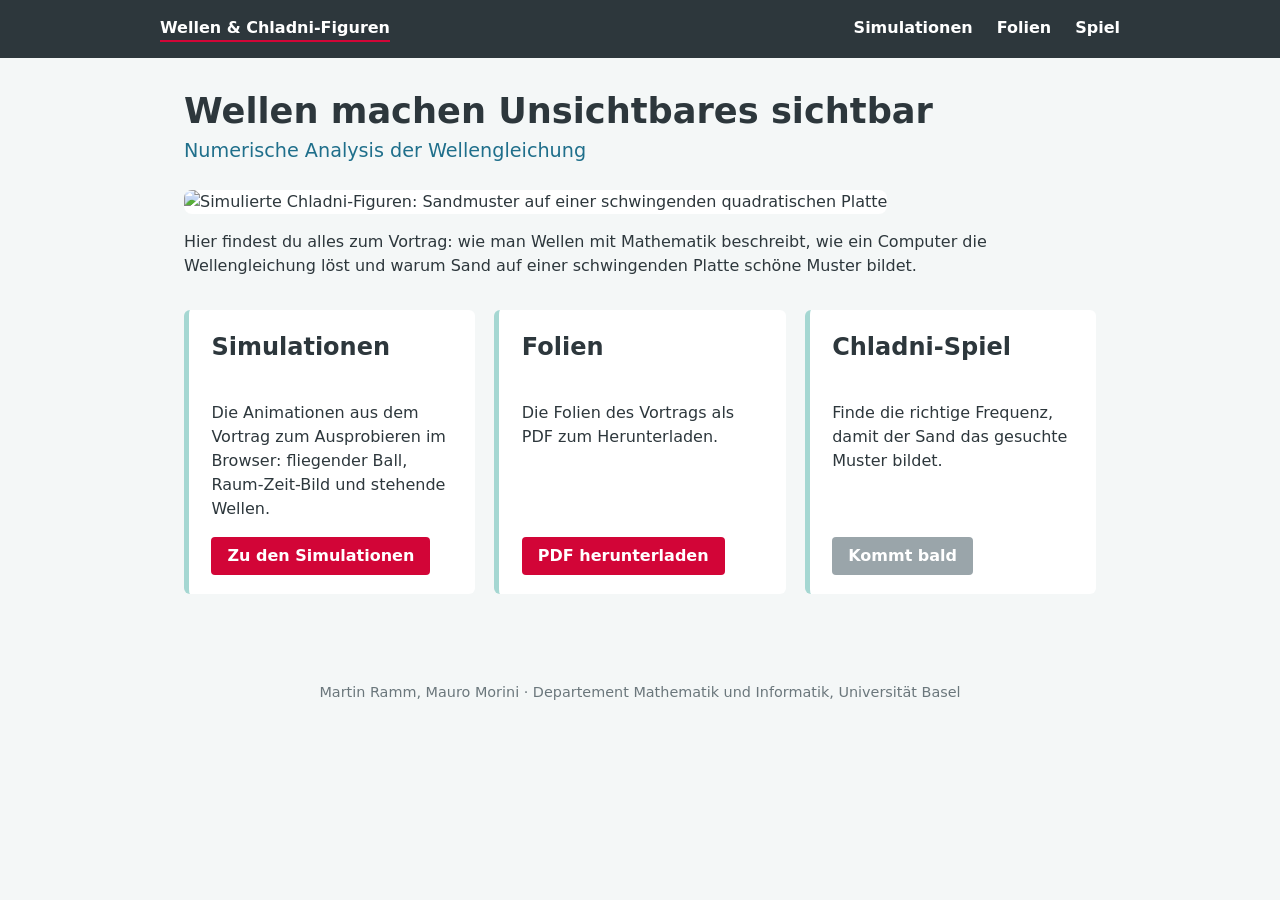
==== site/index.html @ a089741d "created site layout" ====
<!DOCTYPE html>
<html lang="de">
<head>
<meta charset="utf-8">
<meta name="viewport" content="width=device-width, initial-scale=1">
<title>Wellen machen Unsichtbares sichtbar</title>
<meta name="description" content="Folien, Simulationen und ein Spiel zum Vortrag über die Wellengleichung und Chladni-Figuren.">
<link rel="stylesheet" href="style.css">
</head>
<body>
<header>
  <nav>
    <a href="./" aria-current="page">Wellen &amp; Chladni-Figuren</a>
    <a href="simulationen.html">Simulationen</a>
    <a href="wellen-und-chladni-figuren.pdf" download>Folien</a>
    <a href="spiel/">Spiel</a>
  </nav>
</header>
<main>
  <h1>Wellen machen Unsichtbares sichtbar</h1>
  <p class="subtitle">Numerische Analysis der Wellengleichung</p>

  <img class="hero" src="chladni_gallery.png" width="2629" height="1475"
       alt="Simulierte Chladni-Figuren: Sandmuster auf einer schwingenden quadratischen Platte">

  <p>
    Hier findest du alles zum Vortrag: wie man Wellen mit Mathematik beschreibt, wie ein Computer
    die Wellengleichung löst und warum Sand auf einer schwingenden Platte schöne Muster bildet.
  </p>

  <div class="cards">
    <section class="card">
      <h2>Simulationen</h2>
      <p>Die Animationen aus dem Vortrag zum Ausprobieren im Browser: fliegender Ball,
         Raum-Zeit-Bild und stehende Wellen.</p>
      <a class="button" href="simulationen.html">Zu den Simulationen</a>
    </section>
    <section class="card">
      <h2>Folien</h2>
      <p>Die Folien des Vortrags als PDF zum Herunterladen.</p>
      <a class="button" href="wellen-und-chladni-figuren.pdf" download>PDF herunterladen</a>
    </section>
    <section class="card">
      <h2>Chladni-Spiel</h2>
      <p>Finde die richtige Frequenz, damit der Sand das gesuchte Muster bildet.</p>
      <a class="button disabled" href="spiel/">Kommt bald</a>
    </section>
  </div>
</main>
<footer>Martin Ramm, Mauro Morini · Departement Mathematik und Informatik, Universität Basel</footer>
</body>
</html>
---- site/style.css ----
/* Farben der Universität Basel, wie in presentation/slides.typ */
:root {
  --dark: #2D373C;
  --mint: #A5D7D2;
  --red: #D20537;
  --blue: #1F6F8B;
  --light: #f4f7f7;
}

* { box-sizing: border-box; }

html, body {
  margin: 0;
  background: var(--light);
  color: var(--dark);
  font-family: Inter, system-ui, sans-serif;
  line-height: 1.5;
}

header {
  background: var(--dark);
  color: #fff;
  padding: 1rem 1.5rem;
}
header a { color: #fff; text-decoration: none; font-weight: 600; }
header nav { display: flex; gap: 1.5rem; flex-wrap: wrap; max-width: 60rem; margin: 0 auto; }
header nav a:first-child { margin-right: auto; }
header nav a[aria-current="page"] { border-bottom: 2px solid var(--red); }

main { max-width: 60rem; margin: 0 auto; padding: 2rem 1.5rem 4rem; }

h1 { font-size: 2.2rem; line-height: 1.2; margin: 0 0 0.3rem; }
h2 { margin-top: 0; }
.subtitle { font-size: 1.2rem; color: var(--blue); margin: 0 0 1.5rem; }

a { color: var(--blue); }

.hero { width: 100%; height: auto; border-radius: 8px; background: #fff; }

.cards {
  display: grid;
  grid-template-columns: repeat(auto-fit, minmax(16rem, 1fr));
  gap: 1.2rem;
  margin-top: 2rem;
}
.card {
  background: #fff;
  border-left: 5px solid var(--mint);
  border-radius: 6px;
  padding: 1.2rem 1.4rem;
  display: flex;
  flex-direction: column;
}
.card p { flex-grow: 1; }

.button {
  display: inline-block;
  align-self: flex-start;
  background: var(--red);
  color: #fff;
  text-decoration: none;
  padding: 0.45rem 1rem;
  border-radius: 4px;
  font-weight: 600;
}
.button:hover { filter: brightness(1.1); }
.button.disabled { background: #9AA5AA; pointer-events: none; }

kbd {
  background: #fff;
  border: 1px solid #c5cdd0;
  border-radius: 3px;
  padding: 0 0.3em;
  font-size: 0.9em;
}

footer {
  text-align: center;
  font-size: 0.9rem;
  color: #6b777c;
  padding: 1.5rem;
}
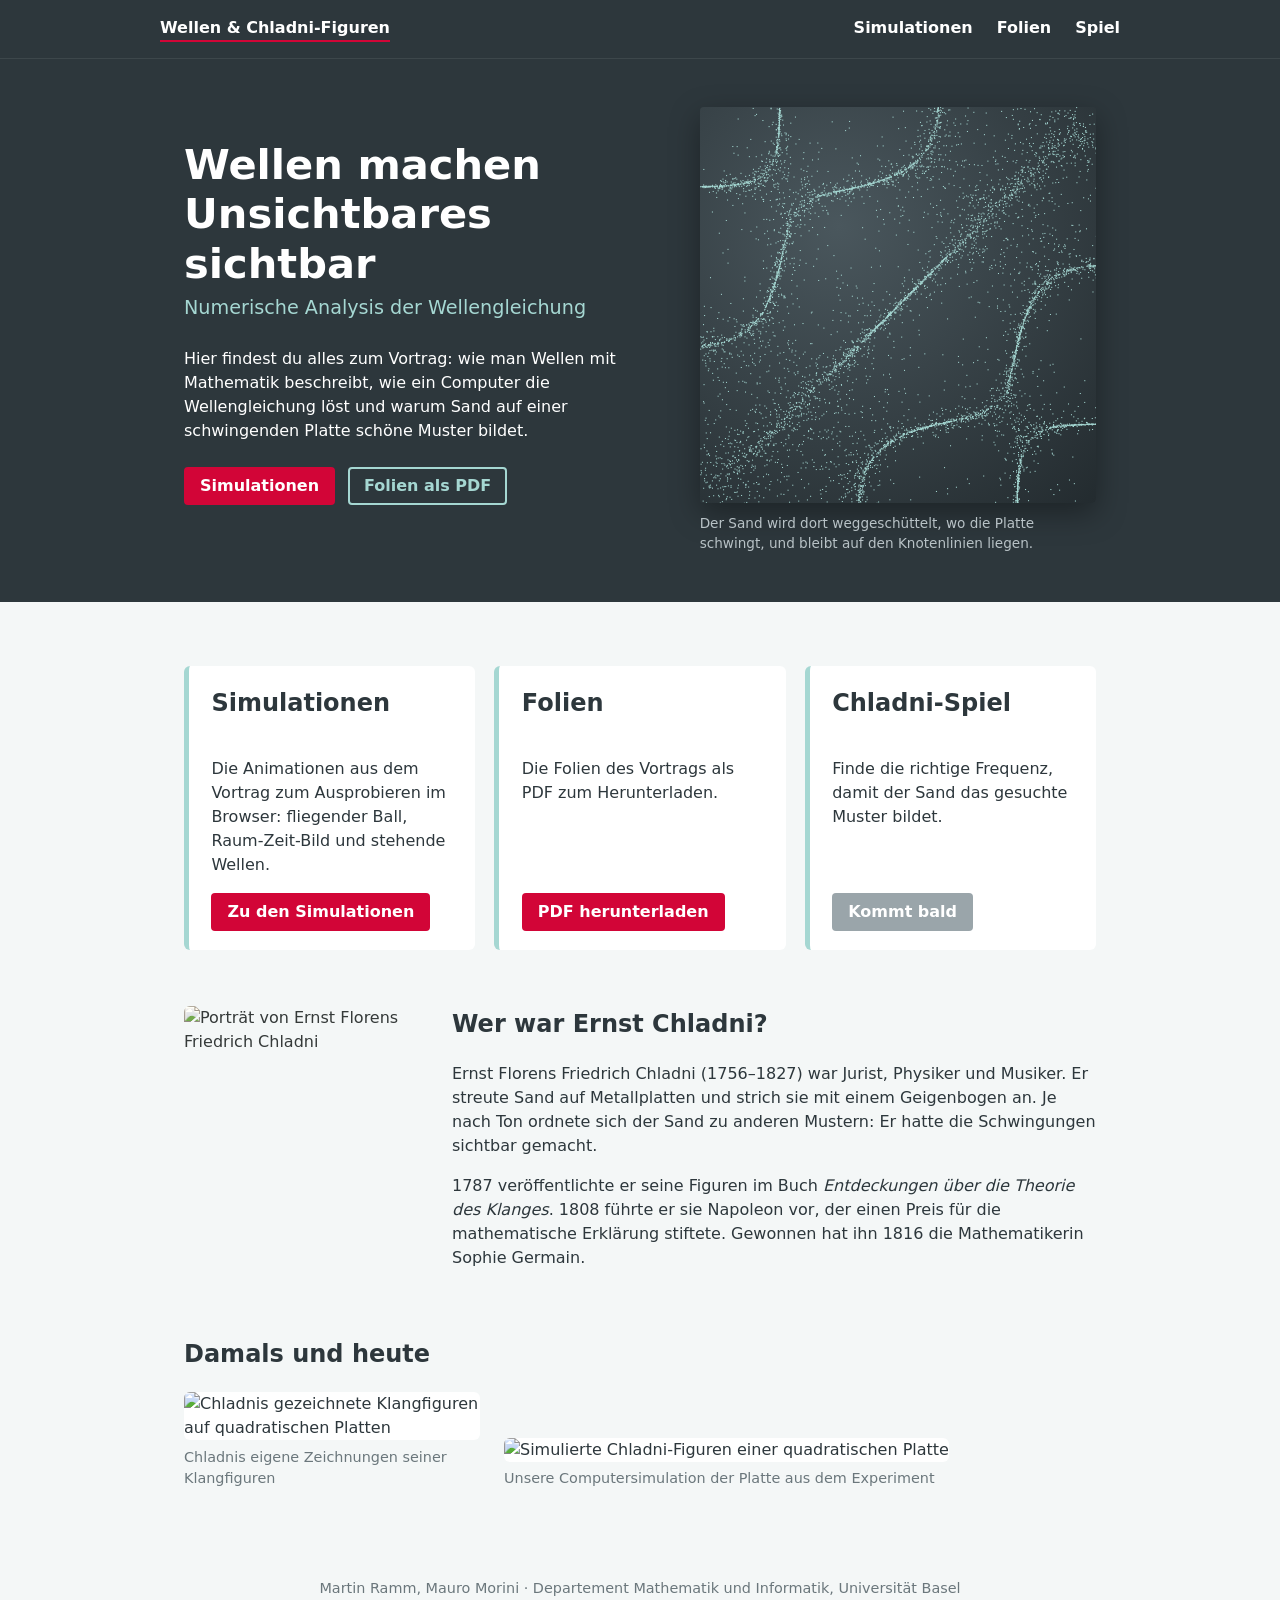
==== commit b5d1e9a5: "added exercise sheet" ====
--- a/site/index.html
+++ b/site/index.html
@@ -6,6 +6,7 @@
 <title>Wellen machen Unsichtbares sichtbar</title>
 <meta name="description" content="Folien, Simulationen und ein Spiel zum Vortrag über die Wellengleichung und Chladni-Figuren.">
 <link rel="stylesheet" href="style.css">
+<script type="module" src="chladni-hero.js"></script>
 </head>
 <body>
 <header>
@@ -16,18 +17,30 @@
     <a href="spiel/">Spiel</a>
   </nav>
 </header>
+
+<section class="hero">
+  <div class="hero-inner">
+    <div class="hero-text">
+      <h1>Wellen machen Unsichtbares sichtbar</h1>
+      <p class="subtitle">Numerische Analysis der Wellengleichung</p>
+      <p>
+        Hier findest du alles zum Vortrag: wie man Wellen mit Mathematik beschreibt, wie ein Computer
+        die Wellengleichung löst und warum Sand auf einer schwingenden Platte schöne Muster bildet.
+      </p>
+      <p class="hero-buttons">
+        <a class="button" href="simulationen.html">Simulationen</a>
+        <a class="button outline" href="wellen-und-chladni-figuren.pdf" download>Folien als PDF</a>
+      </p>
+    </div>
+    <figure class="plate">
+      <canvas id="plate" aria-label="Animierte Chladni-Platte: Sand sammelt sich auf den Knotenlinien"></canvas>
+      <figcaption>Der Sand wird dort weggeschüttelt, wo die Platte schwingt, und bleibt auf den
+        Knotenlinien liegen.</figcaption>
+    </figure>
+  </div>
+</section>
+
 <main>
-  <h1>Wellen machen Unsichtbares sichtbar</h1>
-  <p class="subtitle">Numerische Analysis der Wellengleichung</p>
-
-  <img class="hero" src="chladni_gallery.png" width="2629" height="1475"
-       alt="Simulierte Chladni-Figuren: Sandmuster auf einer schwingenden quadratischen Platte">
-
-  <p>
-    Hier findest du alles zum Vortrag: wie man Wellen mit Mathematik beschreibt, wie ein Computer
-    die Wellengleichung löst und warum Sand auf einer schwingenden Platte schöne Muster bildet.
-  </p>
-
   <div class="cards">
     <section class="card">
       <h2>Simulationen</h2>
@@ -46,6 +59,39 @@
       <a class="button disabled" href="spiel/">Kommt bald</a>
     </section>
   </div>
+
+  <section class="chladni">
+    <img src="chladni_portrait.png" width="236" height="282" alt="Porträt von Ernst Florens Friedrich Chladni">
+    <div>
+      <h2>Wer war Ernst Chladni?</h2>
+      <p>
+        Ernst Florens Friedrich Chladni (1756–1827) war Jurist, Physiker und Musiker. Er streute
+        Sand auf Metallplatten und strich sie mit einem Geigenbogen an. Je nach Ton ordnete sich der
+        Sand zu anderen Mustern: Er hatte die Schwingungen sichtbar gemacht.
+      </p>
+      <p>
+        1787 veröffentlichte er seine Figuren im Buch <em>Entdeckungen über die Theorie des
+        Klanges</em>. 1808 führte er sie Napoleon vor, der einen Preis für die mathematische Erklärung
+        stiftete. Gewonnen hat ihn 1816 die Mathematikerin Sophie Germain.
+      </p>
+    </div>
+  </section>
+
+  <section class="then-now">
+    <h2>Damals und heute</h2>
+    <div class="then-now-grid">
+      <figure>
+        <img src="chladni_figures_historic.png" width="488" height="550" loading="lazy"
+             alt="Chladnis gezeichnete Klangfiguren auf quadratischen Platten">
+        <figcaption>Chladnis eigene Zeichnungen seiner Klangfiguren</figcaption>
+      </figure>
+      <figure>
+        <img src="chladni_gallery.png" width="2629" height="1475" loading="lazy"
+             alt="Simulierte Chladni-Figuren einer quadratischen Platte">
+        <figcaption>Unsere Computersimulation der Platte aus dem Experiment</figcaption>
+      </figure>
+    </div>
+  </section>
 </main>
 <footer>Martin Ramm, Mauro Morini · Departement Mathematik und Informatik, Universität Basel</footer>
 </body>
--- a/site/style.css
+++ b/site/style.css
@@ -34,8 +34,6 @@
 .subtitle { font-size: 1.2rem; color: var(--blue); margin: 0 0 1.5rem; }
 
 a { color: var(--blue); }
-
-.hero { width: 100%; height: auto; border-radius: 8px; background: #fff; }
 
 .cards {
   display: grid;
@@ -80,3 +78,53 @@
   color: #6b777c;
   padding: 1.5rem;
 }
+
+/* Startseite */
+header { border-bottom: 1px solid rgba(255, 255, 255, 0.08); }
+
+.hero { background: var(--dark); color: #fff; }
+.hero-inner {
+  max-width: 60rem;
+  margin: 0 auto;
+  padding: 3rem 1.5rem;
+  display: grid;
+  grid-template-columns: 1.2fr 1fr;
+  gap: 2.5rem;
+  align-items: center;
+}
+.hero h1 { font-size: 2.6rem; }
+.hero .subtitle { color: var(--mint); }
+.hero-buttons { display: flex; gap: 0.8rem; flex-wrap: wrap; margin-top: 1.5rem; }
+.button.outline { background: transparent; border: 2px solid var(--mint); color: var(--mint); padding: calc(0.45rem - 2px) calc(1rem - 2px); }
+
+.plate { margin: 0; }
+.plate canvas {
+  display: block;
+  width: 100%;
+  aspect-ratio: 1;
+  border-radius: 4px;
+  background: radial-gradient(circle at 35% 30%, #4a575d, #232b2f);
+  box-shadow: 0 10px 30px rgba(0, 0, 0, 0.35);
+}
+.plate figcaption { font-size: 0.85rem; color: #b8c2c6; margin-top: 0.6rem; }
+
+.chladni {
+  display: grid;
+  grid-template-columns: auto 1fr;
+  gap: 2rem;
+  align-items: start;
+  margin-top: 3.5rem;
+}
+.chladni img { border-radius: 6px; filter: sepia(0.3); }
+
+.then-now { margin-top: 3rem; }
+.then-now-grid { display: grid; grid-template-columns: 1fr 2fr; gap: 1.5rem; align-items: end; }
+.then-now figure { margin: 0; }
+.then-now img { width: 100%; height: auto; border-radius: 6px; background: #fff; }
+.then-now figcaption { font-size: 0.9rem; color: #6b777c; margin-top: 0.4rem; }
+
+@media (max-width: 45rem) {
+  .hero-inner, .chladni, .then-now-grid { grid-template-columns: 1fr; }
+  .hero h1 { font-size: 2rem; }
+  .plate { max-width: 22rem; }
+}
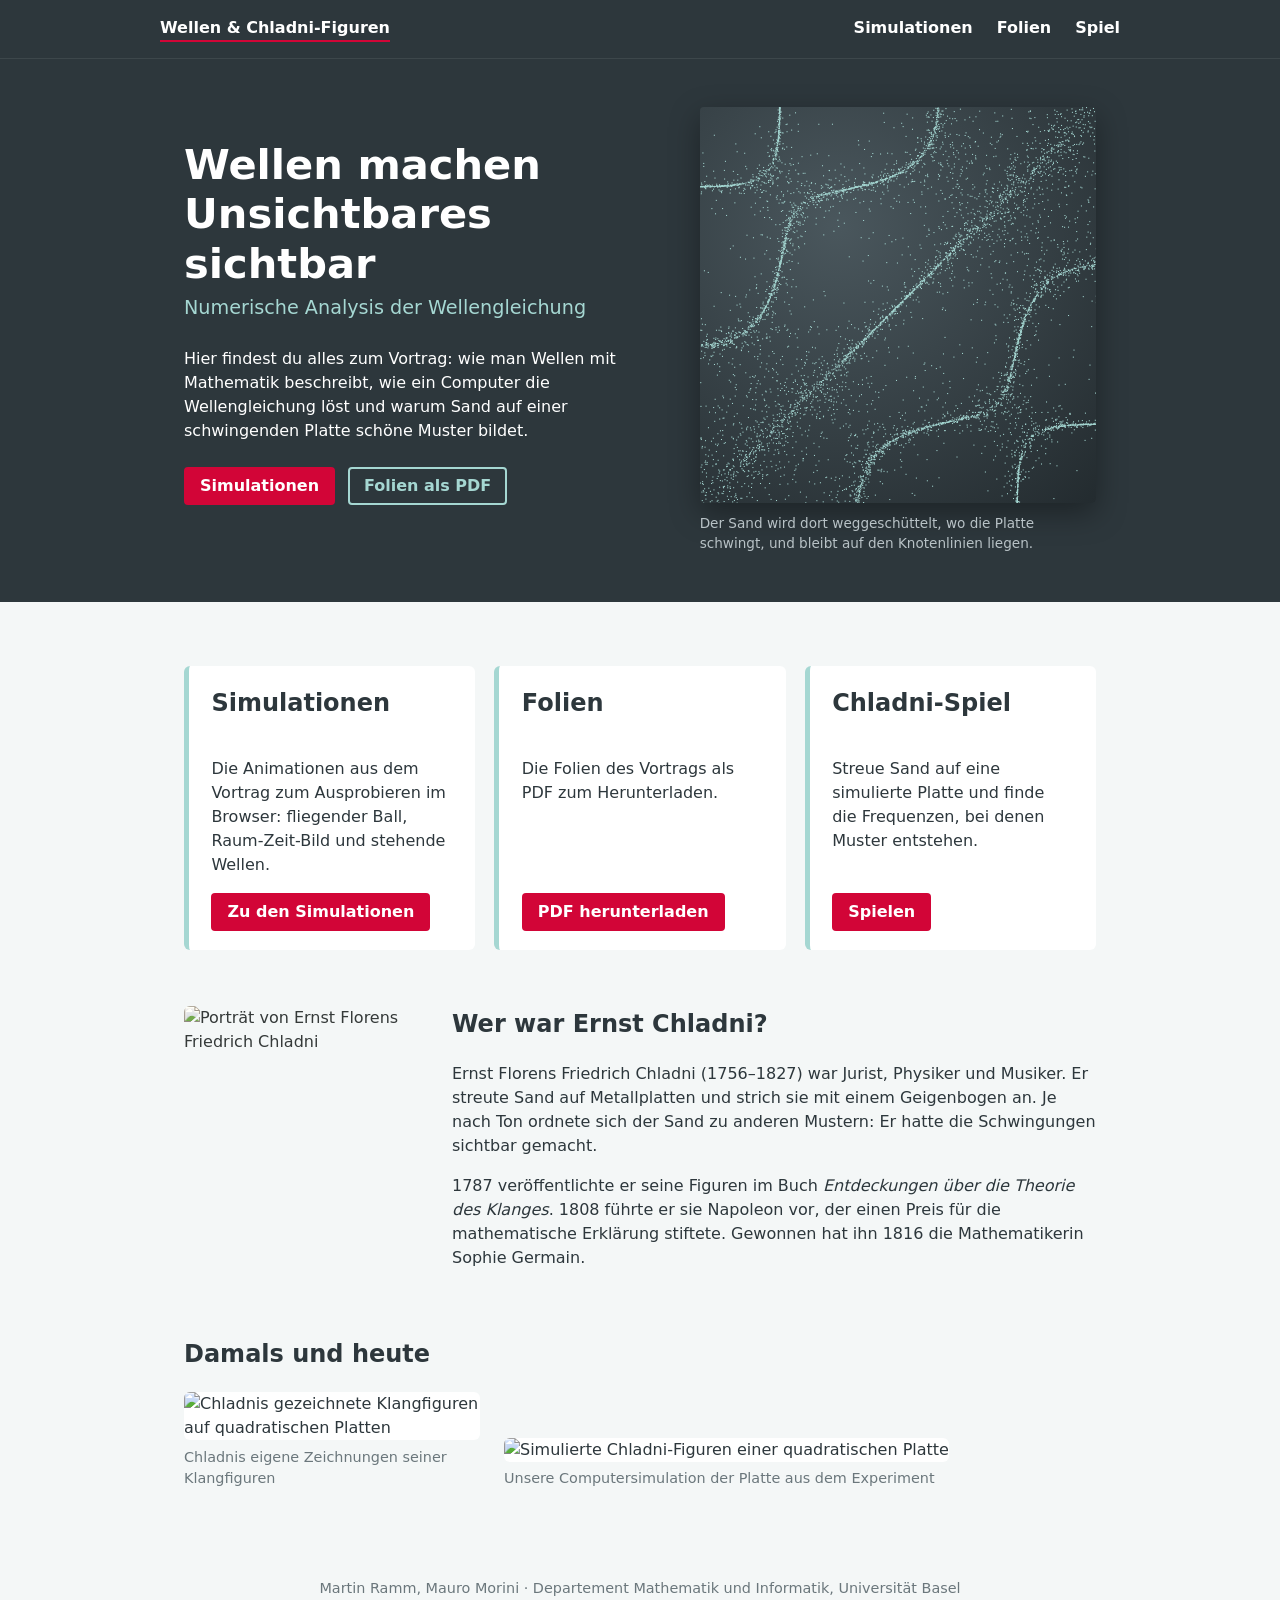
==== commit f780af38: "removed tests and integrated game to website" ====
--- a/site/index.html
+++ b/site/index.html
@@ -55,8 +55,8 @@
     </section>
     <section class="card">
       <h2>Chladni-Spiel</h2>
-      <p>Finde die richtige Frequenz, damit der Sand das gesuchte Muster bildet.</p>
-      <a class="button disabled" href="spiel/">Kommt bald</a>
+      <p>Streue Sand auf eine simulierte Platte und finde die Frequenzen, bei denen Muster entstehen.</p>
+      <a class="button" href="spiel/">Spielen</a>
     </section>
   </div>
 
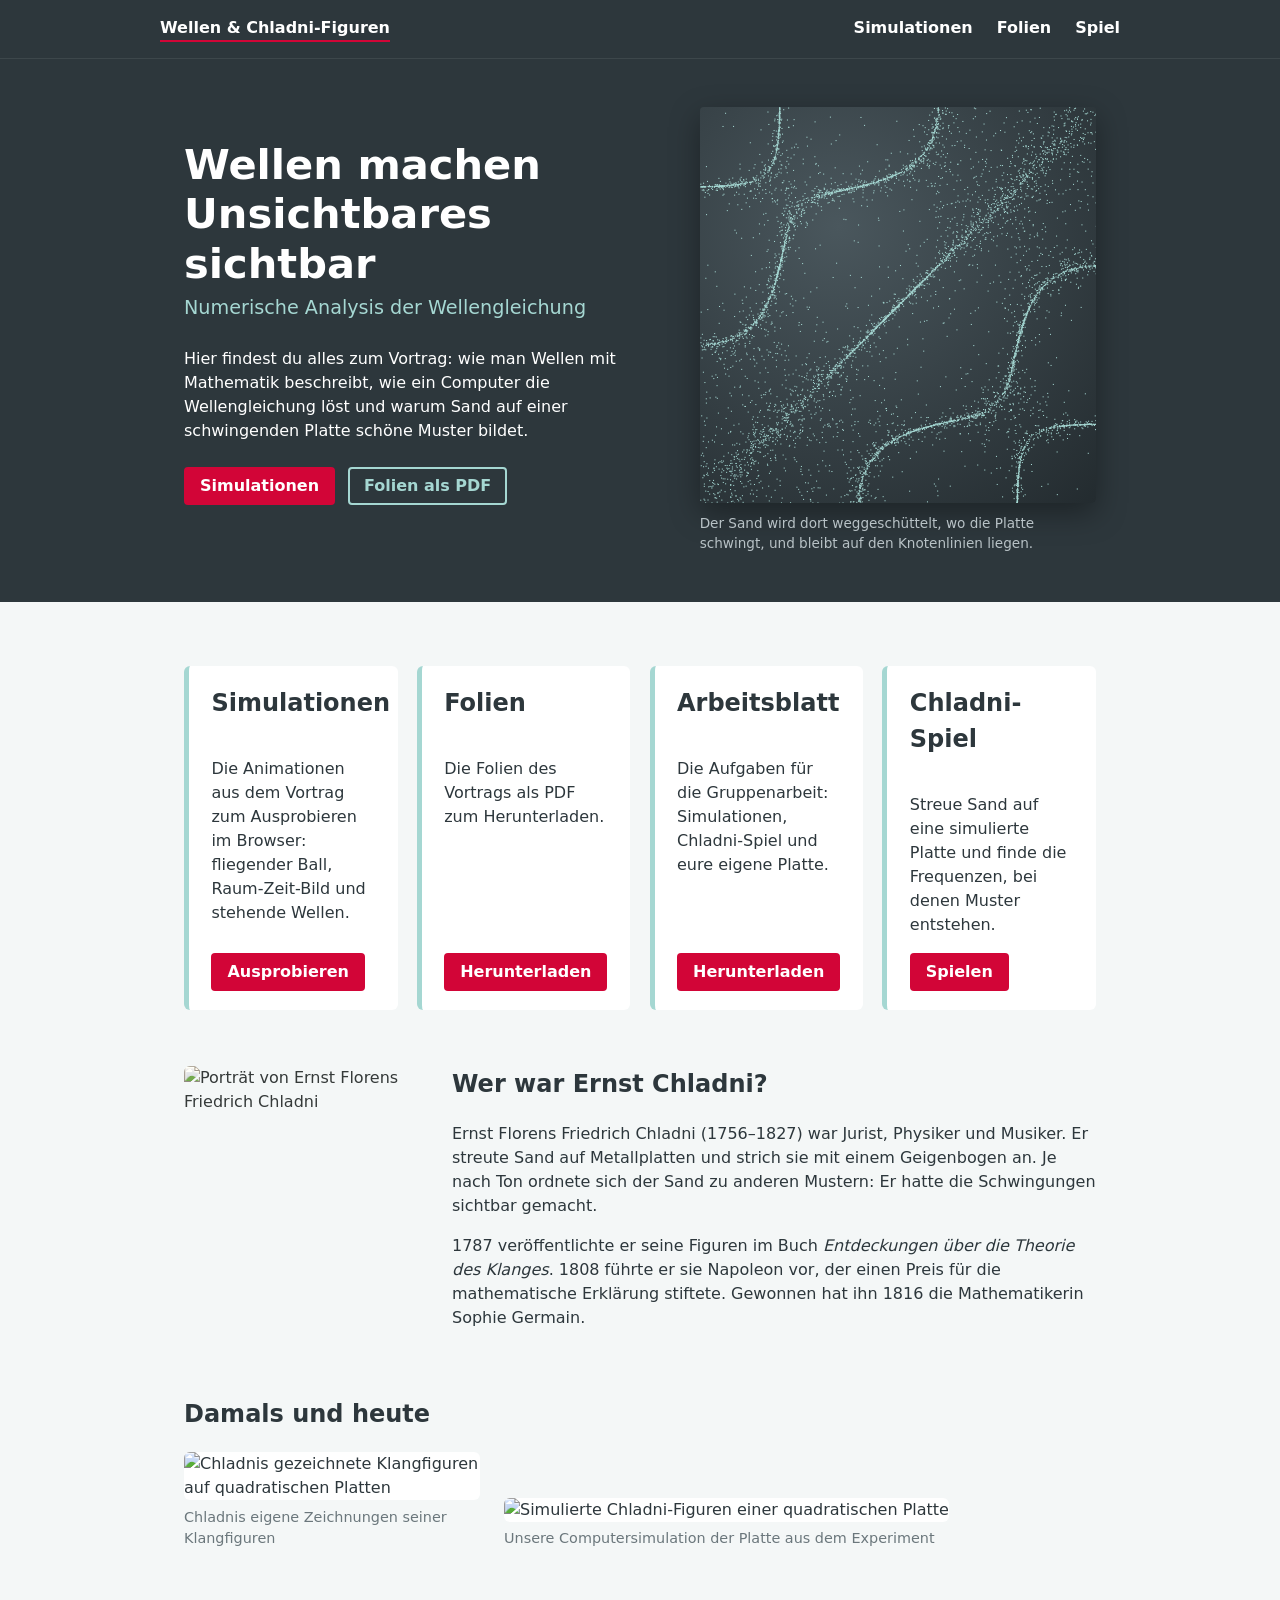
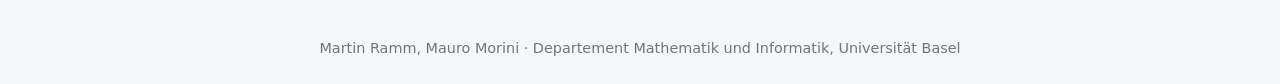
==== commit 9f319a05: "added new arbeitsblatt and integrated to website" ====
--- a/site/index.html
+++ b/site/index.html
@@ -46,12 +46,17 @@
       <h2>Simulationen</h2>
       <p>Die Animationen aus dem Vortrag zum Ausprobieren im Browser: fliegender Ball,
          Raum-Zeit-Bild und stehende Wellen.</p>
-      <a class="button" href="simulationen.html">Zu den Simulationen</a>
+      <a class="button" href="simulationen.html">Ausprobieren</a>
     </section>
     <section class="card">
       <h2>Folien</h2>
       <p>Die Folien des Vortrags als PDF zum Herunterladen.</p>
-      <a class="button" href="wellen-und-chladni-figuren.pdf" download>PDF herunterladen</a>
+      <a class="button" href="wellen-und-chladni-figuren.pdf" download>Herunterladen</a>
+    </section>
+    <section class="card">
+      <h2>Arbeitsblatt</h2>
+      <p>Die Aufgaben für die Gruppenarbeit: Simulationen, Chladni-Spiel und eure eigene Platte.</p>
+      <a class="button" href="arbeitsblatt.pdf" download>Herunterladen</a>
     </section>
     <section class="card">
       <h2>Chladni-Spiel</h2>
--- a/site/style.css
+++ b/site/style.css
@@ -37,7 +37,7 @@
 
 .cards {
   display: grid;
-  grid-template-columns: repeat(auto-fit, minmax(16rem, 1fr));
+  grid-template-columns: repeat(auto-fit, minmax(13rem, 1fr));
   gap: 1.2rem;
   margin-top: 2rem;
 }
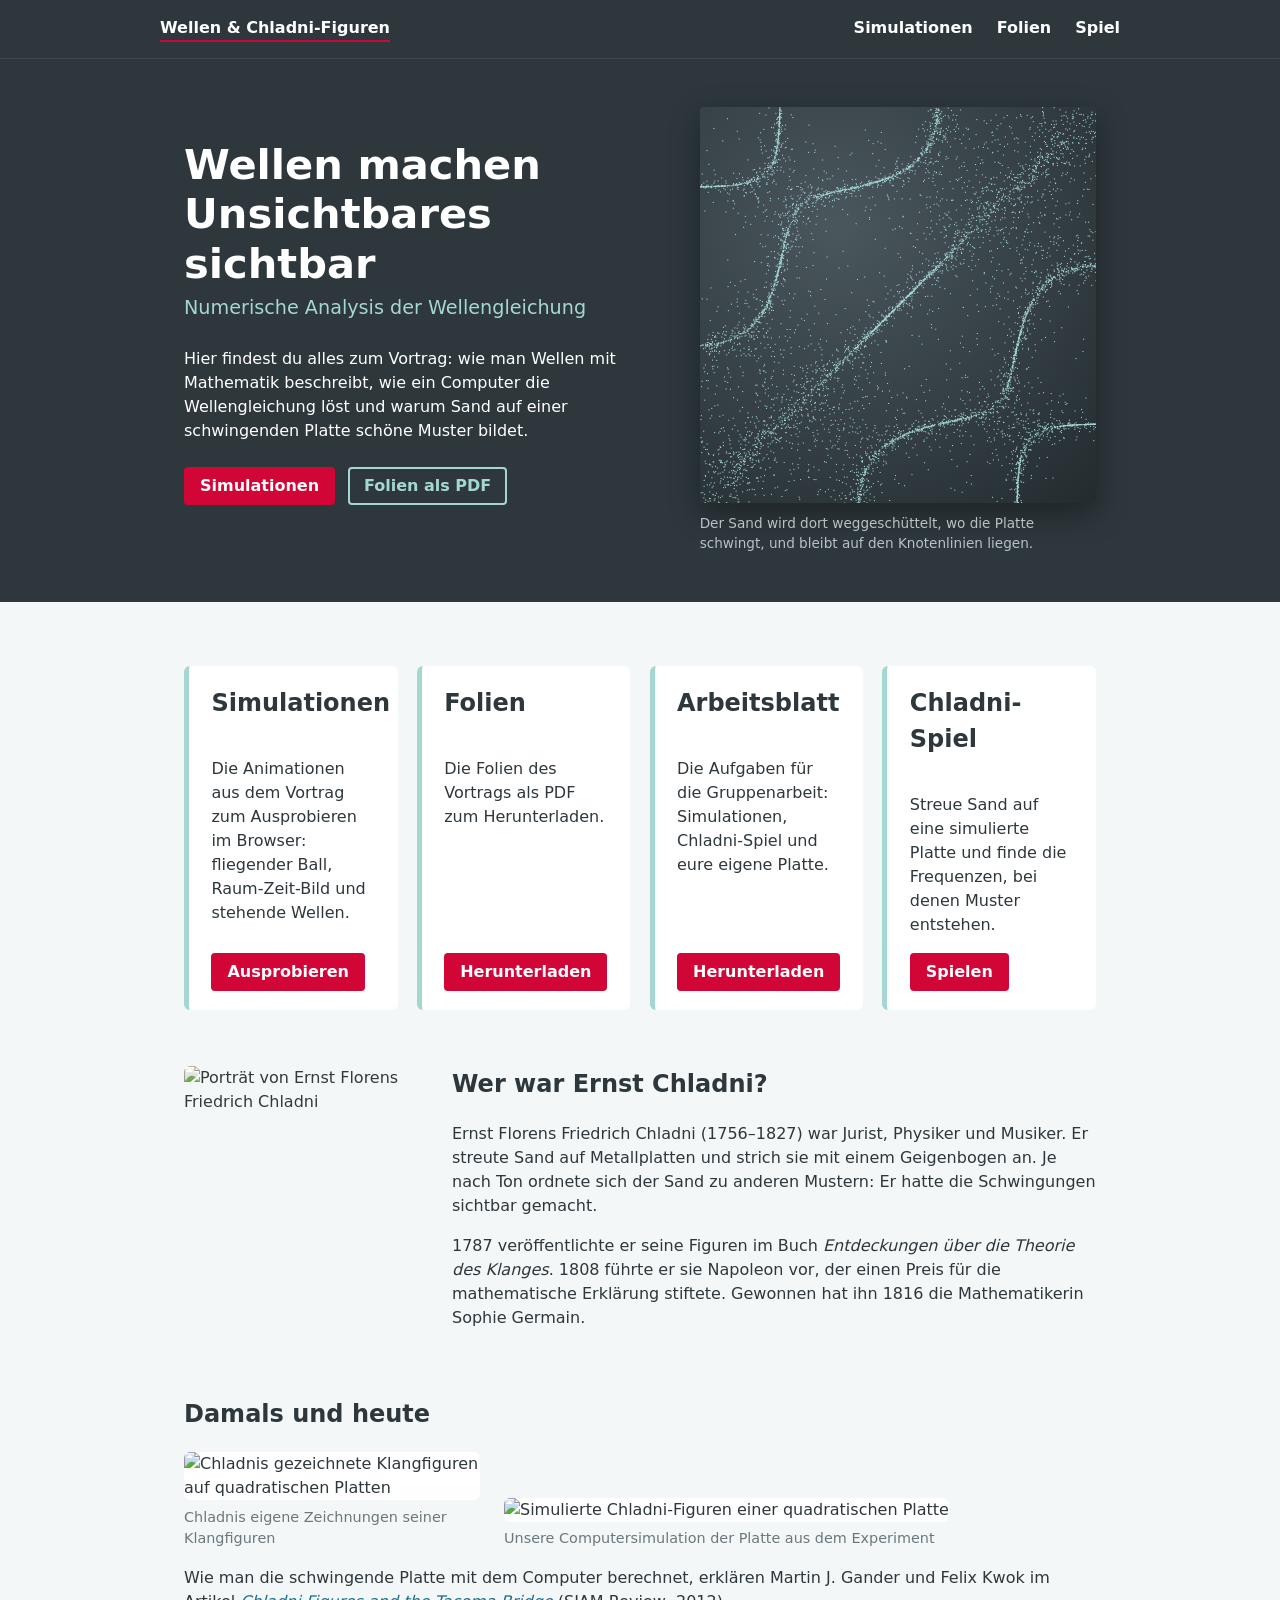
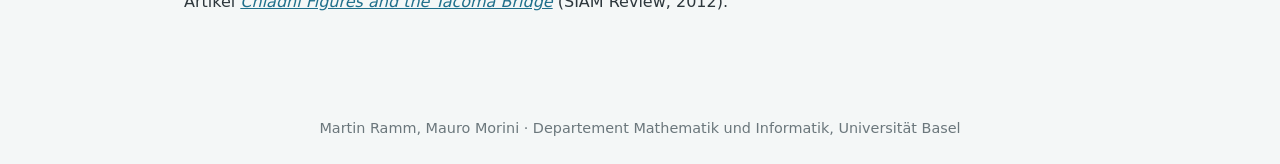
==== commit f498b403: "tweak game UI and link Gander & Kwok article - game: "Sand streuen" only red while pressed, rename μ" ====
--- a/site/index.html
+++ b/site/index.html
@@ -96,6 +96,11 @@
         <figcaption>Unsere Computersimulation der Platte aus dem Experiment</figcaption>
       </figure>
     </div>
+    <p>
+      Wie man die schwingende Platte mit dem Computer berechnet, erklären Martin J. Gander und
+      Felix Kwok im Artikel <a href="https://doi.org/10.1137/10081931X"><em>Chladni Figures and the
+      Tacoma Bridge</em></a> (SIAM Review, 2012).
+    </p>
   </section>
 </main>
 <footer>Martin Ramm, Mauro Morini · Departement Mathematik und Informatik, Universität Basel</footer>
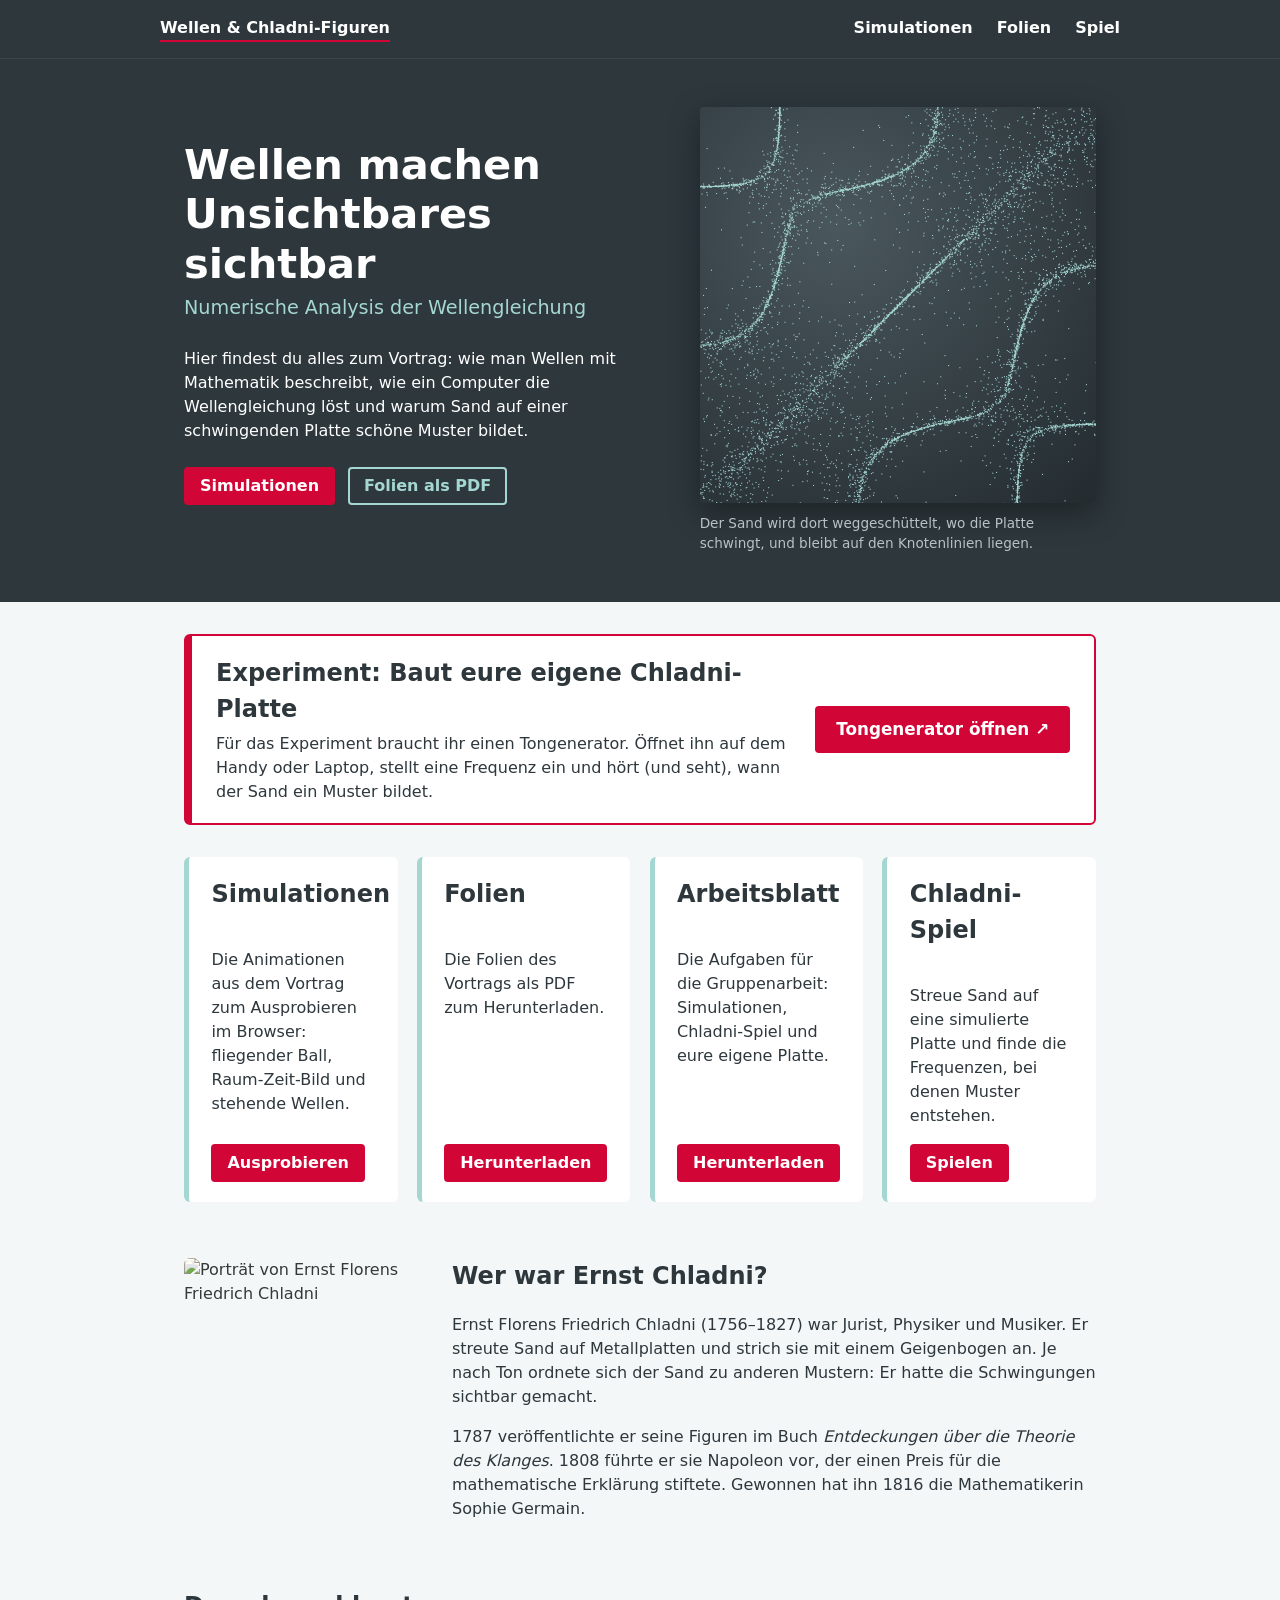
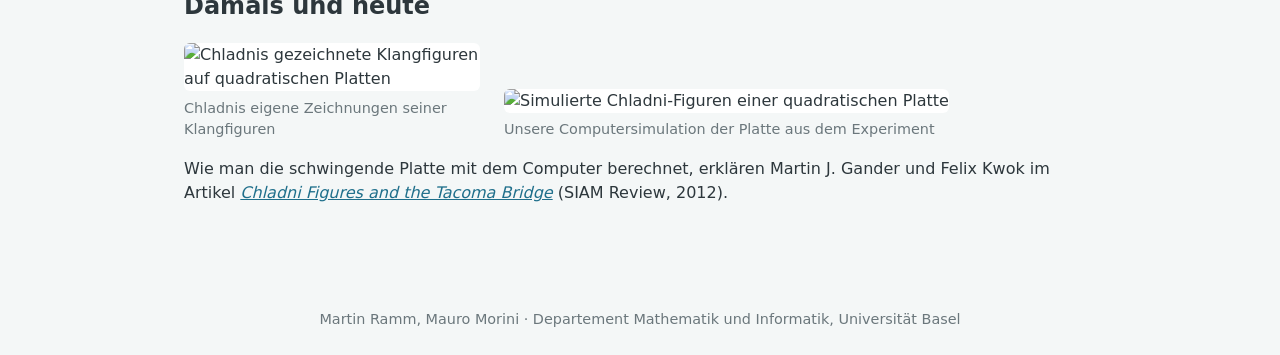
==== commit c2068486: "added link for tohngenerator" ====
--- a/site/index.html
+++ b/site/index.html
@@ -41,6 +41,17 @@
 </section>
 
 <main>
+  <section class="experiment">
+    <div>
+      <h2>Experiment: Baut eure eigene Chladni-Platte</h2>
+      <p>
+        Für das Experiment braucht ihr einen Tongenerator. Öffnet ihn auf dem Handy oder Laptop,
+        stellt eine Frequenz ein und hört (und seht), wann der Sand ein Muster bildet.
+      </p>
+    </div>
+    <a class="button" href="https://www.szynalski.com/tone-generator/" target="_blank" rel="noopener">Tongenerator öffnen ↗</a>
+  </section>
+
   <div class="cards">
     <section class="card">
       <h2>Simulationen</h2>
--- a/site/style.css
+++ b/site/style.css
@@ -97,6 +97,20 @@
 .hero-buttons { display: flex; gap: 0.8rem; flex-wrap: wrap; margin-top: 1.5rem; }
 .button.outline { background: transparent; border: 2px solid var(--mint); color: var(--mint); padding: calc(0.45rem - 2px) calc(1rem - 2px); }
 
+.experiment {
+  display: flex;
+  align-items: center;
+  gap: 1.5rem;
+  background: #fff;
+  border: 2px solid var(--red);
+  border-left-width: 8px;
+  border-radius: 6px;
+  padding: 1.2rem 1.5rem;
+}
+.experiment h2 { margin-bottom: 0.3rem; }
+.experiment p { margin: 0; }
+.experiment .button { flex-shrink: 0; align-self: center; font-size: 1.05rem; padding: 0.7rem 1.3rem; }
+
 .plate { margin: 0; }
 .plate canvas {
   display: block;
@@ -125,6 +139,8 @@
 
 @media (max-width: 45rem) {
   .hero-inner, .chladni, .then-now-grid { grid-template-columns: 1fr; }
+  .experiment { flex-direction: column; align-items: flex-start; }
+  .experiment .button { align-self: flex-start; }
   .hero h1 { font-size: 2rem; }
   .plate { max-width: 22rem; }
 }
